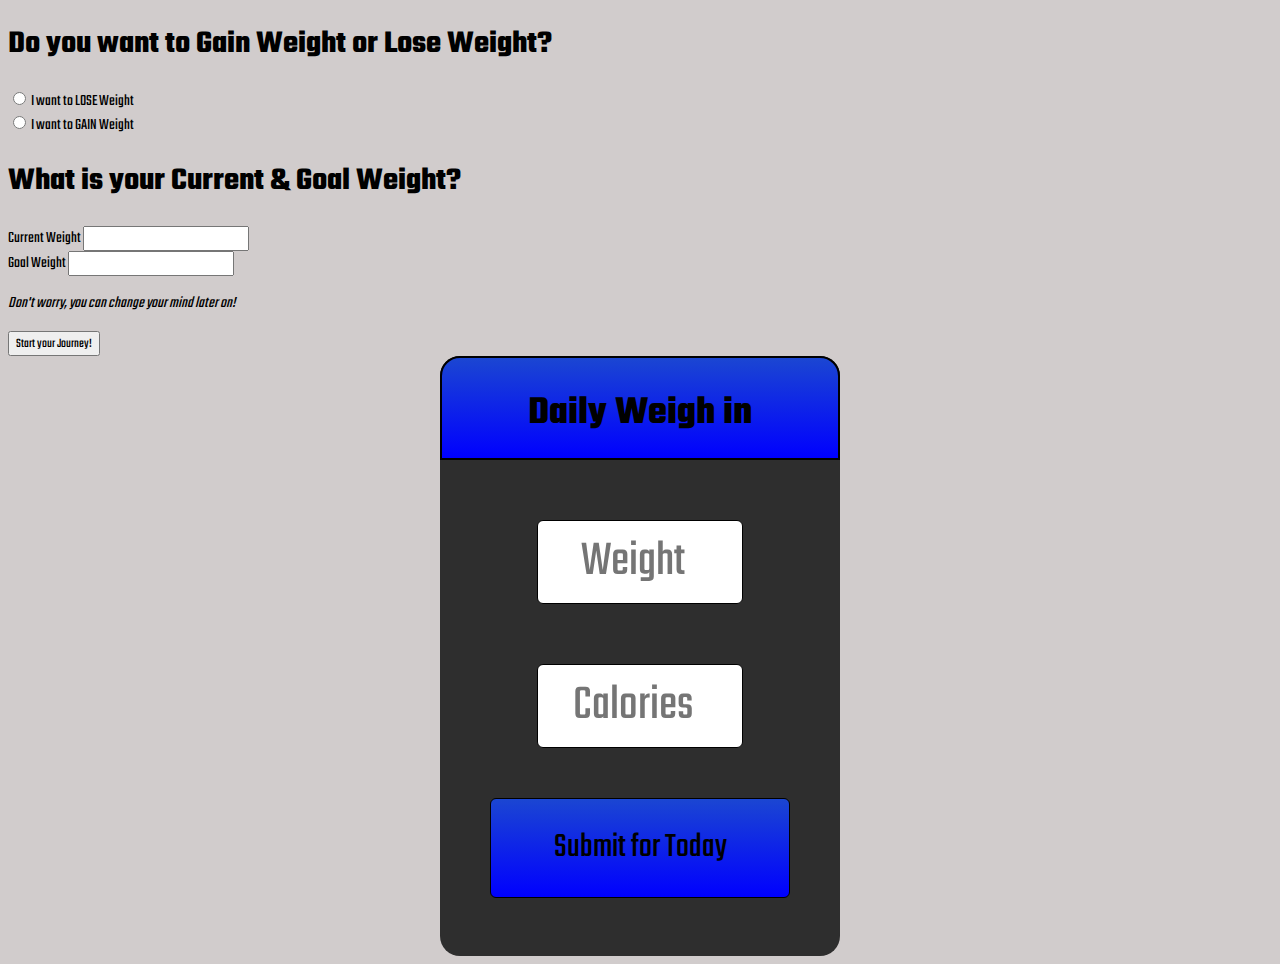
==== Weight Tracker/main.html @ 2284790c "Update main.html" ====
<!DOCTYPE html>
<html lang="en">
<head>
    <meta charset="UTF-8">
    <meta name="viewport" content="width=device-width, initial-scale=1.0">
    <title>Weight Tracker</title>
    <link rel="stylesheet" href="weight.css">
        <link rel="preconnect" href="https://fonts.googleapis.com">
        <link rel="preconnect" href="https://fonts.gstatic.com" crossorigin>
        <link href="https://fonts.googleapis.com/css2?family=Teko:wght@300..700&display=swap" rel="stylesheet">
</head>
<body>

<!-- FIRST CARD -->

    <div class="welcomeCard" id="welcomeCard">
        <div class="welcomeHeader">
            <h1>Do you want to Gain Weight or Lose Weight?</h1>
        </div>
        <div class="goalChoice">
            <div class="weightloss">
                <input type="radio" name="goal" id="lossradio">
                <label for="weightloss">I want to <span class="underline">LOSE</span> Weight</label>
            </div>
            <div class="weightgain">
                <input type="radio" name="goal" id="gainradio">
                <label for="weightgain">I want to <span class="underline">GAIN</span> Weight</label>
            </div>
        </div>
    </div>

<!-- SECOND CARD -->

    <div class="goalsetcard" id="goalsetcard">
        <div class="goalHeader">
            <h1>What is your Current & Goal Weight?</h1>
        </div>
        <div class="weightgoals">
            <div class="start">
                <label for="starting">Current Weight</label>
                <input type="number" name="starting" id="startinginput">
            </div>
            <div class="goal">
                <label for="end">Goal Weight</label>
                <input type="number" name="end" id="goalinput">
            </div>
        </div>
        <div class="notice">
            <p><em>Don't worry, you can change your mind later on!</em></p>
        </div>
        <div>
            <button id="goalsetbtn">Start your Journey!</button>
        </div>
    </div>

<!-- THIRD CARD -->

    <div class="card" id="card">
        <div class="header">
            <h1>Daily Weigh in</h1>
        </div>
        <div class="weight">
            <div class="weightbtn">
                <input type="number" id="weightButton" placeholder="Weight">
            </div>
        </div>
        <div class="calories">
            <div class="caloriesbtn">
                <input type="number" id="caloriesButton" placeholder="Calories">
            </div>
        </div>
        <div class="submit">
            <button id="Submit">Submit for Today</button>
    </div>
</body>
<script src="weight.js"></script>
</html>

</html>
---- Weight Tracker/weight.css ----
* {
    font-family: Teko;
}
body {
    background-color: rgb(209, 204, 204);
}
.card{
    background-color: rgb(46, 46, 46);
    color: white;
    width: 400px;
    border-radius: 20px;
    height: 600px;
    text-align: center;
    margin: 0 auto;
}
.header{
    background: linear-gradient(rgb(27, 70, 210),blue);
    color: black;
    height: 90px;
    border-top-left-radius: 20px;
    border-top-right-radius: 20px;
    border: 2px solid black;
    padding-bottom: 10px;
}
.header h1{
    font-size: 40px;
    font-weight: 700;   
}
#weightButton {
   height: 80px;
   width: 200px;
   font-size: 50px;
   text-align: center;
   border-radius: 6px;
   border: 1px solid black;
   margin-top: 60px;
}
#caloriesButton {
    height: 80px;
    width: 200px;
    font-size: 50px;
    text-align: center;
    border-radius: 6px;
    border: 1px solid black;
    margin-top: 60px;
}
#Submit {
    cursor: pointer;
    margin-top: 50px;
    height: 100px;
    width: 300px;
    border-radius: 6px;
    border: 1px solid black;
    font-size: 35px;
    background: linear-gradient(rgb(27, 70, 210),blue);
}
#Submit:hover {
    background: black;
    color: white;
}
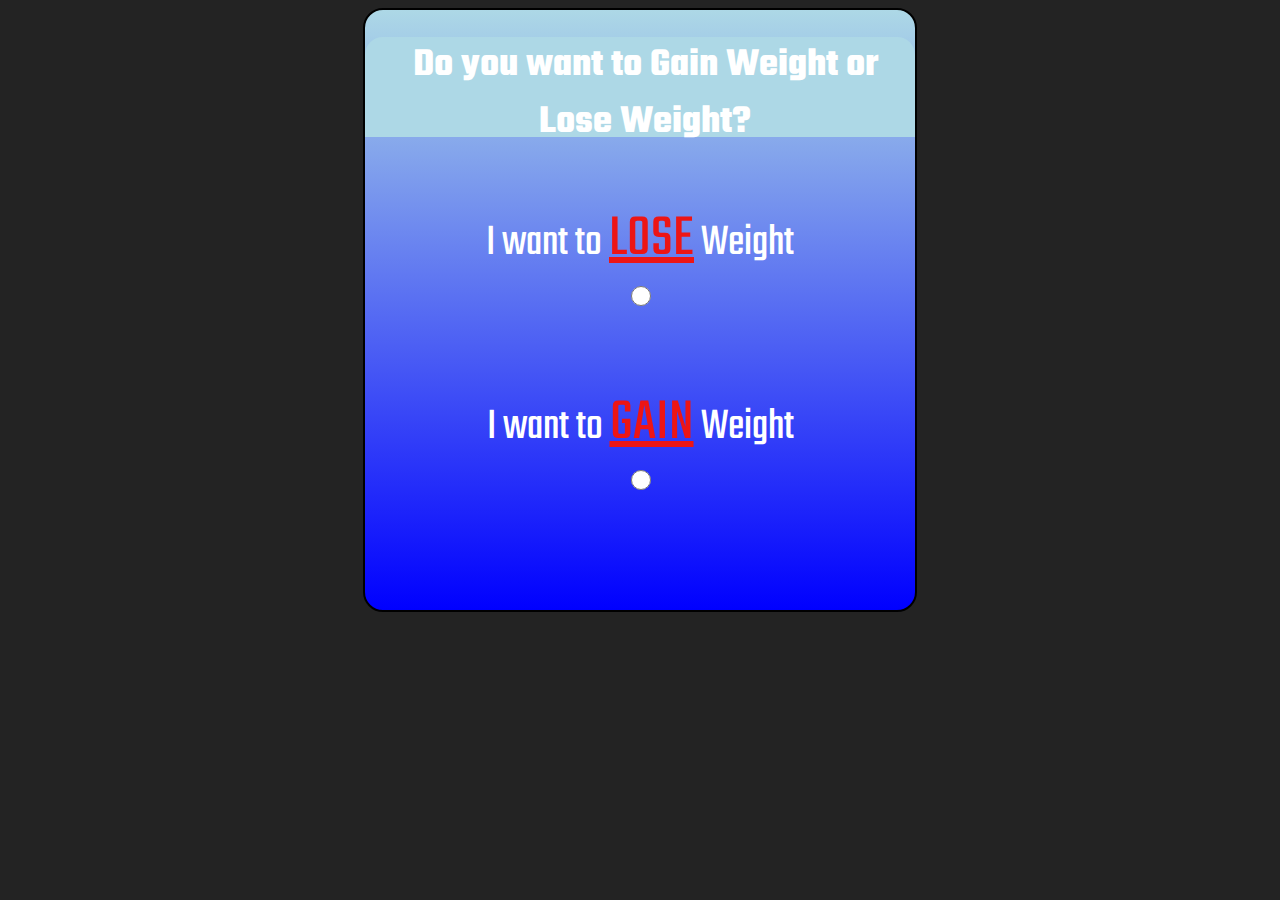
==== commit ac987bcd: "Update main.html" ====
--- a/Weight Tracker/main.html
+++ b/Weight Tracker/main.html
@@ -72,8 +72,35 @@
         <div class="submit">
             <button id="Submit">Submit for Today</button>
     </div>
+    </div>
+
+<!-- FOURTH CARD -->
+
+    <div class="statcard" id="statcard">
+        <div class="header">
+            <h1>Progress</h1>
+        </div>
+    <div class="progressbar">
+        <div class="outer">
+            <div class="inner">
+                <div class="progress" id="progress"></div>
+            </div>
+        </div>
+        <svg xmlns="http://www.w3.org/2000/svg" version="1.1" width="160px" height="160px">
+                <defs>
+                <linearGradient id="GradientColor">
+                    <stop offset="0%" stop-color="#e91e63" />
+                    <stop offset="100%" stop-color="#673ab7" />
+                </linearGradient>
+                </defs>
+                <circle cx="80" cy="80" r="70" stroke-linecap="round" />
+        </svg>
+    </div>
+    <div class="goalweightdisplay">
+        <h2 id="goalweightdisplay">Goal Weight: 30kg</h2>
+    </div>
+    </div>
+
 </body>
 <script src="weight.js"></script>
 </html>
-
-</html>
--- a/Weight Tracker/weight.css
+++ b/Weight Tracker/weight.css
@@ -2,59 +2,209 @@
     font-family: Teko;
 }
 body {
-    background-color: rgb(209, 204, 204);
-}
-.card{
-    background-color: rgb(46, 46, 46);
-    color: white;
-    width: 400px;
+    background-color: rgb(35, 35, 35);
+}
+input[type='number'] {
+    -moz-appearance: textfield;
+}
+input[type='number']::-webkit-outer-spin-button,
+input[type='number']::-webkit-inner-spin-button{
+    -webkit-appearance: none;
+    margin: 0;
+}
+
+/* FIRST CARD */
+
+.welcomeCard{
+    background: linear-gradient(lightblue, blue);
+    color: white;
+    width: 550px;
     border-radius: 20px;
     height: 600px;
     text-align: center;
     margin: 0 auto;
+    border: 2px solid black;
+}
+.welcomeHeader{
+    background: linear-gradient(lightblue);
+    color: rgb(255, 255, 255);
+    height: 90px;
+    border-top-left-radius: 18px;
+    border-top-right-radius: 18px;
+    padding-bottom: 10px;
+    font-size: 20px;
+    font-weight: 700;
+    padding-left: 10px;
+}
+.weightloss{
+    display: flex;
+    flex-direction: column-reverse;
+    font-size: 45px;
+    margin-top: 60px;
+    padding-bottom: 75px;
+    align-items: center;
+}
+.weightgain{
+    font-size: 45px;
+    display: flex;
+    flex-direction: column-reverse;
+    align-items: center;
+}
+input[type="radio"] {
+    width: 20px; 
+    height: 20px;
+}
+
+/* SECOND CARD */
+
+.goalsetcard {
+    background: linear-gradient(lightblue, blue);
+    color: white;
+    width: 550px;
+    border-radius: 20px;
+    height: 600px;
+    text-align: center;
+    margin: 0 auto;
+    border: 2px solid black;
+    justify-content: center;
+}
+
+.goalHeader {
+    background: linear-gradient(lightblue);
+    color: rgb(255, 255, 255);
+    height: 90px;
+    border-top-left-radius: 18px;
+    border-top-right-radius: 18px;
+    padding-bottom: 10px;
+    font-size: 23px;
+    font-weight: 700;
+}
+.weightgoals {
+    margin-top: 90px;
+    font-size: 50px;
+    display: flex;
+    flex-direction:row;
+    align-items: flex-start;
+}
+.notice {
+    margin-top: 30px;
+    margin-bottom: 40px;
+    font-size: 20px;
+}
+.weightgoals input{
+    height: 55px;
+    width: 200px;
+    font-size: 40px;
+    text-align: center;
+}
+#goalsetbtn{
+    font-family:'Times New Roman', Times, serif;
+    cursor: pointer;
+    height: 100px;
+    width: 300px;
+    border-radius: 50px;
+    border: 1px solid rgb(0, 0, 0);
+    font-size: 30px;
+    font-weight: bolder;
+    background: rgb(255, 255, 255);
+    color: rgb(31, 31, 31);
+}
+#goalsetbtn:hover{
+    background: black;
+    color: white;
+}
+
+/* THIRD CARD */
+
+.card{
+    background: linear-gradient(lightblue, blue);
+    color: white;
+    width: 550px;
+    border-radius: 20px;
+    height: 600px;
+    text-align: center;
+    margin: 0 auto;
+    border: 2px solid black;
 }
 .header{
-    background: linear-gradient(rgb(27, 70, 210),blue);
-    color: black;
+    background: linear-gradient(lightblue);
+    color: rgb(255, 255, 255);
     height: 90px;
-    border-top-left-radius: 20px;
-    border-top-right-radius: 20px;
-    border: 2px solid black;
+    border-top-left-radius: 18px;
+    border-top-right-radius: 18px;
     padding-bottom: 10px;
 }
 .header h1{
-    font-size: 40px;
+    font-size: 60px;
     font-weight: 700;   
 }
 #weightButton {
-   height: 80px;
-   width: 200px;
+   height: 85px;
+   width: 400px;
    font-size: 50px;
    text-align: center;
-   border-radius: 6px;
+   border-radius: 25px;
    border: 1px solid black;
-   margin-top: 60px;
+   margin-top: 40px;
 }
 #caloriesButton {
-    height: 80px;
-    width: 200px;
+    height: 85px;
+    width: 400px;
     font-size: 50px;
     text-align: center;
-    border-radius: 6px;
+    border-radius: 25px;
     border: 1px solid black;
-    margin-top: 60px;
+    margin-top: 50px;
 }
 #Submit {
+    font-family:'Times New Roman', Times, serif;
     cursor: pointer;
     margin-top: 50px;
     height: 100px;
     width: 300px;
-    border-radius: 6px;
-    border: 1px solid black;
-    font-size: 35px;
-    background: linear-gradient(rgb(27, 70, 210),blue);
+    border-radius: 50px;
+    border: 1px solid rgb(0, 0, 0);
+    font-size: 30px;
+    font-weight: bolder;
+    background: rgb(255, 255, 255);
+    color: rgb(31, 31, 31);
 }
 #Submit:hover {
     background: black;
     color: white;
 }
+
+/* ANIMATIONS & CLASSES */
+
+.shake {
+    animation: shake 0.5s ease-in-out;
+}
+.invalid {
+    border: 4px solid red !important;
+}
+
+@keyframes shake {
+    0% {
+        transform: translateX(0);
+    }
+    25% {
+        transform: translateX(-5px);
+    }
+    50% {
+        transform: translateX(5px);
+    }
+    75% {
+        transform: translateX(-5px);
+    }
+    100% {
+        transform: translateX(0);
+    }
+}
+.hidden {
+    display: none;
+}
+.underline {
+    text-decoration: underline;
+    color: rgb(237, 21, 21);
+    font-size: 60px;
+}
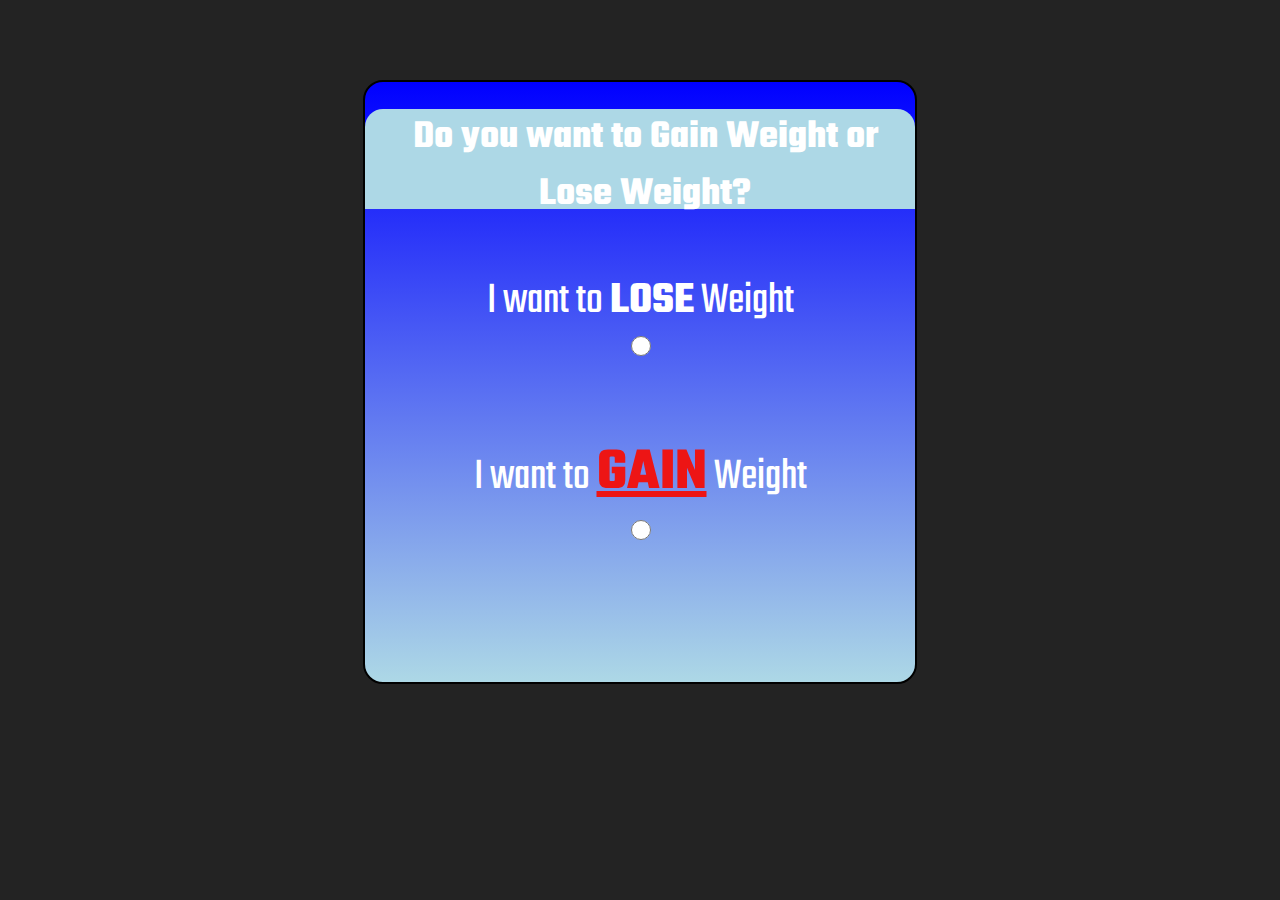
==== commit ae20eded: "Update main.html" ====
--- a/Weight Tracker/main.html
+++ b/Weight Tracker/main.html
@@ -20,11 +20,11 @@
         <div class="goalChoice">
             <div class="weightloss">
                 <input type="radio" name="goal" id="lossradio">
-                <label for="weightloss">I want to <span class="underline">LOSE</span> Weight</label>
+                <label for="lossradio">I want to <span class="underlinered"><strong>LOSE</strong></span> Weight</label>
             </div>
             <div class="weightgain">
                 <input type="radio" name="goal" id="gainradio">
-                <label for="weightgain">I want to <span class="underline">GAIN</span> Weight</label>
+                <label for="gainradio">I want to <span class="underline"><strong>GAIN</strong></span> Weight</label>
             </div>
         </div>
     </div>
--- a/Weight Tracker/weight.css
+++ b/Weight Tracker/weight.css
@@ -16,13 +16,13 @@
 /* FIRST CARD */
 
 .welcomeCard{
-    background: linear-gradient(lightblue, blue);
-    color: white;
-    width: 550px;
-    border-radius: 20px;
-    height: 600px;
-    text-align: center;
-    margin: 0 auto;
+    background: linear-gradient(blue, lightblue);
+    color: white;
+    width: 550px;
+    border-radius: 20px;
+    height: 600px;
+    text-align: center;
+    margin: 80px auto;
     border: 2px solid black;
 }
 .welcomeHeader{
@@ -58,13 +58,13 @@
 /* SECOND CARD */
 
 .goalsetcard {
-    background: linear-gradient(lightblue, blue);
-    color: white;
-    width: 550px;
-    border-radius: 20px;
-    height: 600px;
-    text-align: center;
-    margin: 0 auto;
+    background: linear-gradient(blue, lightblue);
+    color: white;
+    width: 550px;
+    border-radius: 20px;
+    height: 600px;
+    text-align: center;
+    margin: 80px auto;    
     border: 2px solid black;
     justify-content: center;
 }
@@ -117,13 +117,13 @@
 /* THIRD CARD */
 
 .card{
-    background: linear-gradient(lightblue, blue);
-    color: white;
-    width: 550px;
-    border-radius: 20px;
-    height: 600px;
-    text-align: center;
-    margin: 0 auto;
+    background: linear-gradient(blue, lightblue);
+    color: white;
+    width: 550px;
+    border-radius: 20px;
+    height: 600px;
+    text-align: center;
+    margin: 80px auto;    
     border: 2px solid black;
 }
 .header{
@@ -174,6 +174,70 @@
     color: white;
 }
 
+/* FOURTH CARD */
+
+.statcard {
+    background: linear-gradient(blue, lightblue);
+    color: white;
+    width: 550px;
+    border-radius: 20px;
+    height: 600px;
+    text-align: center;
+    margin: 80px auto;    
+    border: 2px solid black;
+}
+.statcard h1 {
+    font-size: 50px;
+}
+.progressbar {
+    width: 160px;
+    height: 160px;
+    position: relative;
+    margin: 120px auto;
+}
+.outer {
+    height: 120px;
+    width: 120px;
+    border-radius: 50%;
+    background: white;
+    padding: 20px;
+    box-shadow: 6px 6px 10px -1px rgba(0, 0, 0, .15),
+                -6px -6px 10px -1px rgba(255, 255, 255, .7)
+}
+.inner {
+    height: 120px;
+    width:120px;
+    border-radius: 50%;
+    display: flex;
+    align-items: center;
+    justify-content: center;
+    box-shadow: inset 4px 4px 6px -1px rgba(0, 0, 0, .2),
+                inset -4px -4px 6px -1px rgba(255, 255, 255, .7),
+                -.5px -.5px 0px rgba(255, 255, 255, 1),
+                .5px .5px 0px rgba(0, 0, 0, .15),
+                0px 12px 10px -10px rgba(0, 0, 0, .05);
+}
+#progress {
+    font-weight: 600;
+    color: #555;
+}
+circle {
+    fill: none;
+    stroke: url(#GradientColor);
+    stroke-width: 20px;
+    stroke-dasharray: 472;
+    stroke-dashoffset: 472;
+    animation: progressanim 2s linear forwards;
+}
+svg{
+    position: absolute;
+    top: 0;
+    left: 0;
+}
+.goalweightdisplay {
+    font-size: 25px;
+}
+
 /* ANIMATIONS & CLASSES */
 
 .shake {
@@ -182,7 +246,11 @@
 .invalid {
     border: 4px solid red !important;
 }
-
+@keyframes progressanim {
+    100% {
+        stroke-dashoffset: 165.5;
+    }
+}
 @keyframes shake {
     0% {
         transform: translateX(0);
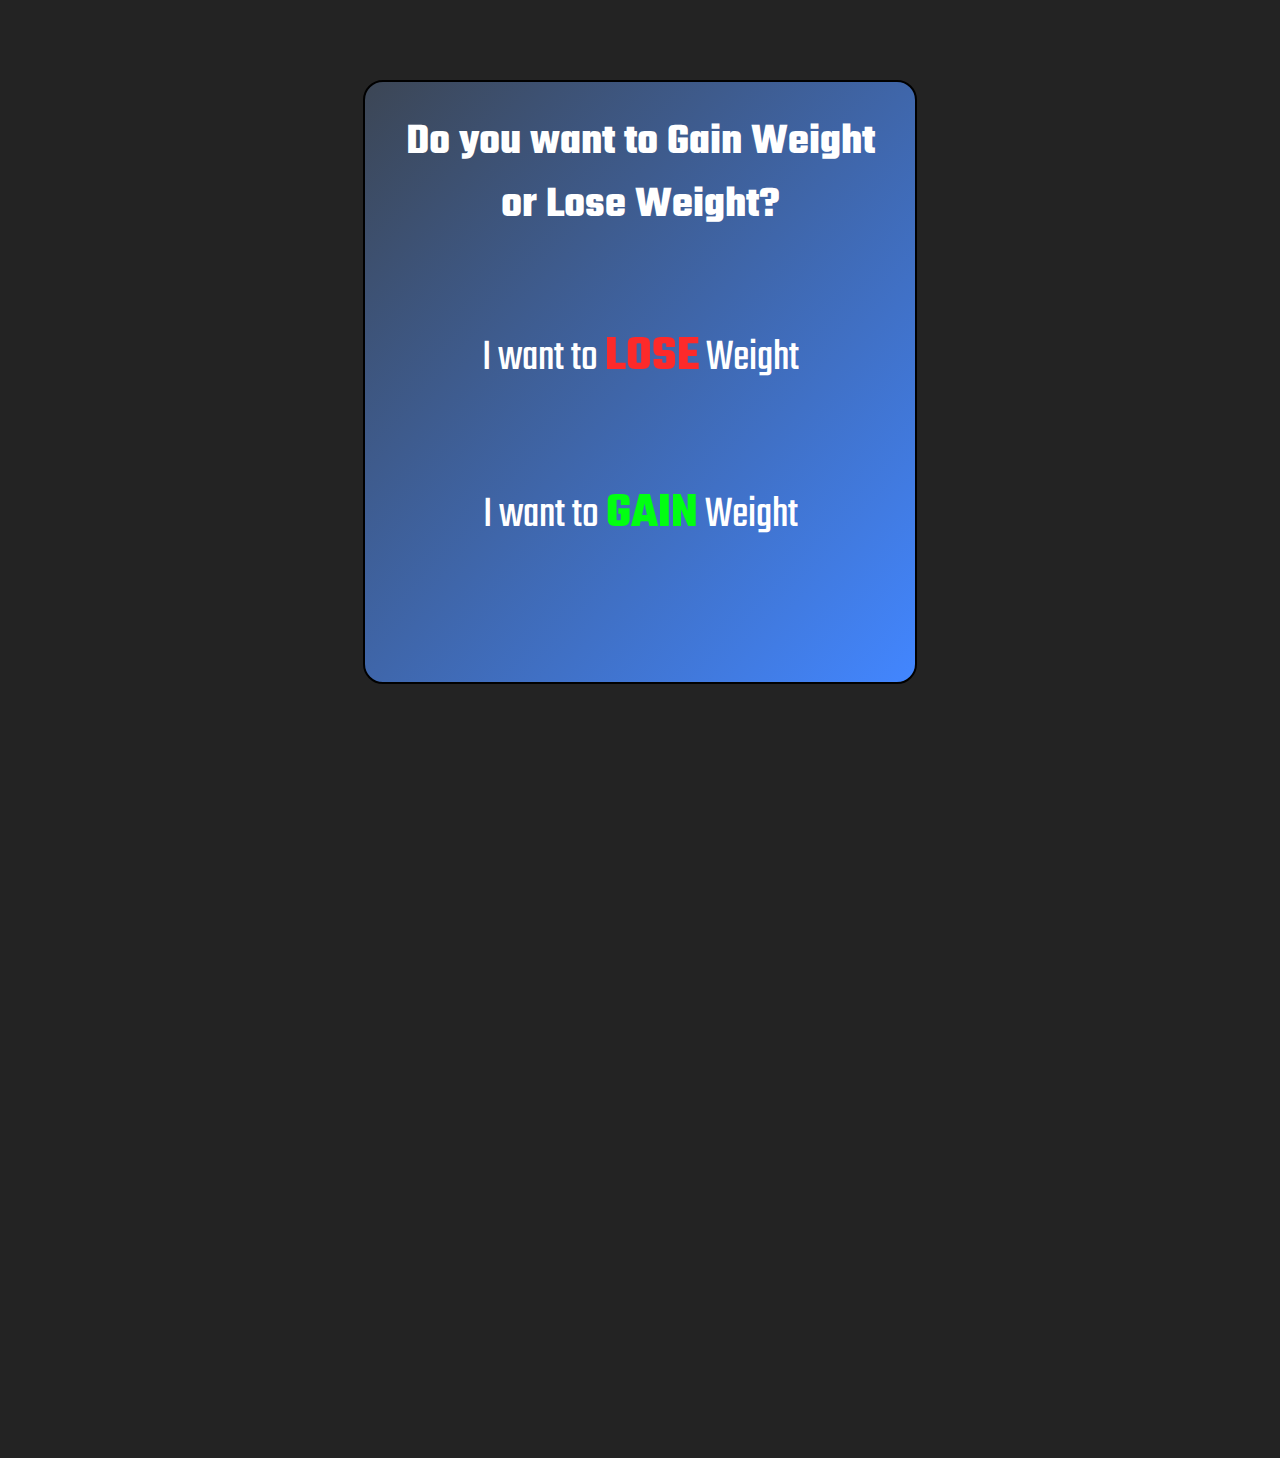
==== commit a5a907a6: "Update main.html" ====
--- a/Weight Tracker/main.html
+++ b/Weight Tracker/main.html
@@ -37,16 +37,15 @@
         </div>
         <div class="weightgoals">
             <div class="start">
-                <label for="starting">Current Weight</label>
-                <input type="number" name="starting" id="startinginput">
+                <input type="number" name="starting" id="startinginput"
+                placeholder="Current Weight">
             </div>
             <div class="goal">
-                <label for="end">Goal Weight</label>
-                <input type="number" name="end" id="goalinput">
+                <input type="number" name="end" id="goalinput" placeholder="Goal Weight">
             </div>
         </div>
         <div class="notice">
-            <p><em>Don't worry, you can change your mind later on!</em></p>
+            <p><u><em>Don't worry, you can change your mind later on!</em></u></p>
         </div>
         <div>
             <button id="goalsetbtn">Start your Journey!</button>
@@ -80,25 +79,34 @@
         <div class="header">
             <h1>Progress</h1>
         </div>
-    <div class="progressbar">
-        <div class="outer">
-            <div class="inner">
-                <div class="progress" id="progress"></div>
+        <div class="startweightdisplay">
+            <h2 id="startweightdisplay"></h2>
+        </div>
+        <div class="goalweightdisplay">
+            <h2 id="goalweightdisplay"></h2>
+        </div>
+        <div class="progressbar">
+            <div class="outer">
+                <div class="inner">
+                    <div class="progress" id="progress"></div>
+                </div>
             </div>
+            <svg xmlns="http://www.w3.org/2000/svg" version="1.1" width="160px" height="160px">
+                    <defs>
+                    <linearGradient id="GradientColor">
+                        <stop offset="0%" stop-color="#e91e63" />
+                        <stop offset="100%" stop-color="#673ab7" />
+                    </linearGradient>
+                    </defs>
+                    <circle id= 'circle' cx="80" cy="80" r="70" stroke-linecap="round" />
+            </svg>
         </div>
-        <svg xmlns="http://www.w3.org/2000/svg" version="1.1" width="160px" height="160px">
-                <defs>
-                <linearGradient id="GradientColor">
-                    <stop offset="0%" stop-color="#e91e63" />
-                    <stop offset="100%" stop-color="#673ab7" />
-                </linearGradient>
-                </defs>
-                <circle cx="80" cy="80" r="70" stroke-linecap="round" />
-        </svg>
-    </div>
-    <div class="goalweightdisplay">
-        <h2 id="goalweightdisplay">Goal Weight: 30kg</h2>
-    </div>
+        <div class="maintenancecalories">
+            <div class="warning">
+                <h4>(Do Not Exceed Limit for Weight Loss)</h4>
+            </div>
+            <h2 id="maintenancecalories">Caloric Limit: 2000kcal</h2>
+        </div>
     </div>
 
 </body>
--- a/Weight Tracker/weight.css
+++ b/Weight Tracker/weight.css
@@ -5,18 +5,24 @@
     background-color: rgb(35, 35, 35);
 }
 input[type='number'] {
-    -moz-appearance: textfield;
+    appearance: textfield;
 }
 input[type='number']::-webkit-outer-spin-button,
 input[type='number']::-webkit-inner-spin-button{
     -webkit-appearance: none;
     margin: 0;
 }
+input[type = 'radio']{
+    display: none;
+}
+.goalChoice label{
+    cursor: pointer;
+}
 
 /* FIRST CARD */
 
 .welcomeCard{
-    background: linear-gradient(blue, lightblue);
+    background: linear-gradient(to bottom right, #3C4655, #4286ff);
     color: white;
     width: 550px;
     border-radius: 20px;
@@ -26,39 +32,75 @@
     border: 2px solid black;
 }
 .welcomeHeader{
-    background: linear-gradient(lightblue);
     color: rgb(255, 255, 255);
-    height: 90px;
+    height: 100px;
     border-top-left-radius: 18px;
     border-top-right-radius: 18px;
     padding-bottom: 10px;
-    font-size: 20px;
+    font-size: 22px;
     font-weight: 700;
-    padding-left: 10px;
+    margin-left: 30px;
+    margin-right: 30px;
+    position: flex;
 }
 .weightloss{
+    position: relative;
     display: flex;
     flex-direction: column-reverse;
     font-size: 45px;
-    margin-top: 60px;
-    padding-bottom: 75px;
+    margin-top: 100px;
+    padding-bottom: 5px;
     align-items: center;
+    margin-bottom: 20px;
+    transition: transform 1s;
 }
 .weightgain{
+    position: relative;
+    margin-top: 80px;
     font-size: 45px;
     display: flex;
     flex-direction: column-reverse;
     align-items: center;
-}
-input[type="radio"] {
-    width: 20px; 
-    height: 20px;
+    transition: transform 1s;
+}
+.weightloss:hover {
+    transform: translateY(-5px);
+    transition: transform .3s;
+
+}
+.weightgain:hover {
+    transform: translateY(-5px);
+    transition: all .3s;
+}
+.weightgain::after {
+    content: "";
+    position: absolute;
+    background-color: rgb(1, 255, 17);
+    width: 0;
+    height: 3px;
+    bottom: 13px;
+    transition: all .3s;
+}
+.weightgain:hover::after{
+    width: 60%;
+}
+.weightloss::after {
+    content: "";
+    position: absolute;
+    background-color: rgb(253, 42, 42);
+    width: 0;
+    height: 3px;
+    bottom: 17px;
+    transition: all .3s;
+}
+.weightloss:hover::after{
+    width: 60%;
 }
 
 /* SECOND CARD */
 
 .goalsetcard {
-    background: linear-gradient(blue, lightblue);
+    background: linear-gradient(to bottom right, #3C4655, #4286ff);
     color: white;
     width: 550px;
     border-radius: 20px;
@@ -70,7 +112,6 @@
 }
 
 .goalHeader {
-    background: linear-gradient(lightblue);
     color: rgb(255, 255, 255);
     height: 90px;
     border-top-left-radius: 18px;
@@ -108,8 +149,11 @@
     font-weight: bolder;
     background: rgb(255, 255, 255);
     color: rgb(31, 31, 31);
+    transition: background-color 0.3s, color 0.3s, transform 0.3s;
+
 }
 #goalsetbtn:hover{
+    transform: translateY(3px);
     background: black;
     color: white;
 }
@@ -117,7 +161,7 @@
 /* THIRD CARD */
 
 .card{
-    background: linear-gradient(blue, lightblue);
+    background: linear-gradient(to bottom right, #3C4655, #4286ff);
     color: white;
     width: 550px;
     border-radius: 20px;
@@ -158,7 +202,6 @@
 }
 #Submit {
     font-family:'Times New Roman', Times, serif;
-    cursor: pointer;
     margin-top: 50px;
     height: 100px;
     width: 300px;
@@ -168,8 +211,11 @@
     font-weight: bolder;
     background: rgb(255, 255, 255);
     color: rgb(31, 31, 31);
+    cursor: pointer;
+    transition: background-color 0.3s, color 0.3s, transform 0.3s;
 }
 #Submit:hover {
+    transform: translateY(3px);
     background: black;
     color: white;
 }
@@ -177,7 +223,7 @@
 /* FOURTH CARD */
 
 .statcard {
-    background: linear-gradient(blue, lightblue);
+    background: linear-gradient(to bottom right, #3C4655, #4286ff);
     color: white;
     width: 550px;
     border-radius: 20px;
@@ -269,10 +315,15 @@
     }
 }
 .hidden {
-    display: none;
+    opacity: 0%;
+    position:absolute;
+    pointer-events: none;
 }
 .underline {
-    text-decoration: underline;
-    color: rgb(237, 21, 21);
-    font-size: 60px;
-}
+    color: rgb(1, 255, 17);
+    font-size: 50px;
+}
+.underlinered {
+    color: rgb(253, 42, 42);
+    font-size: 50px;
+}
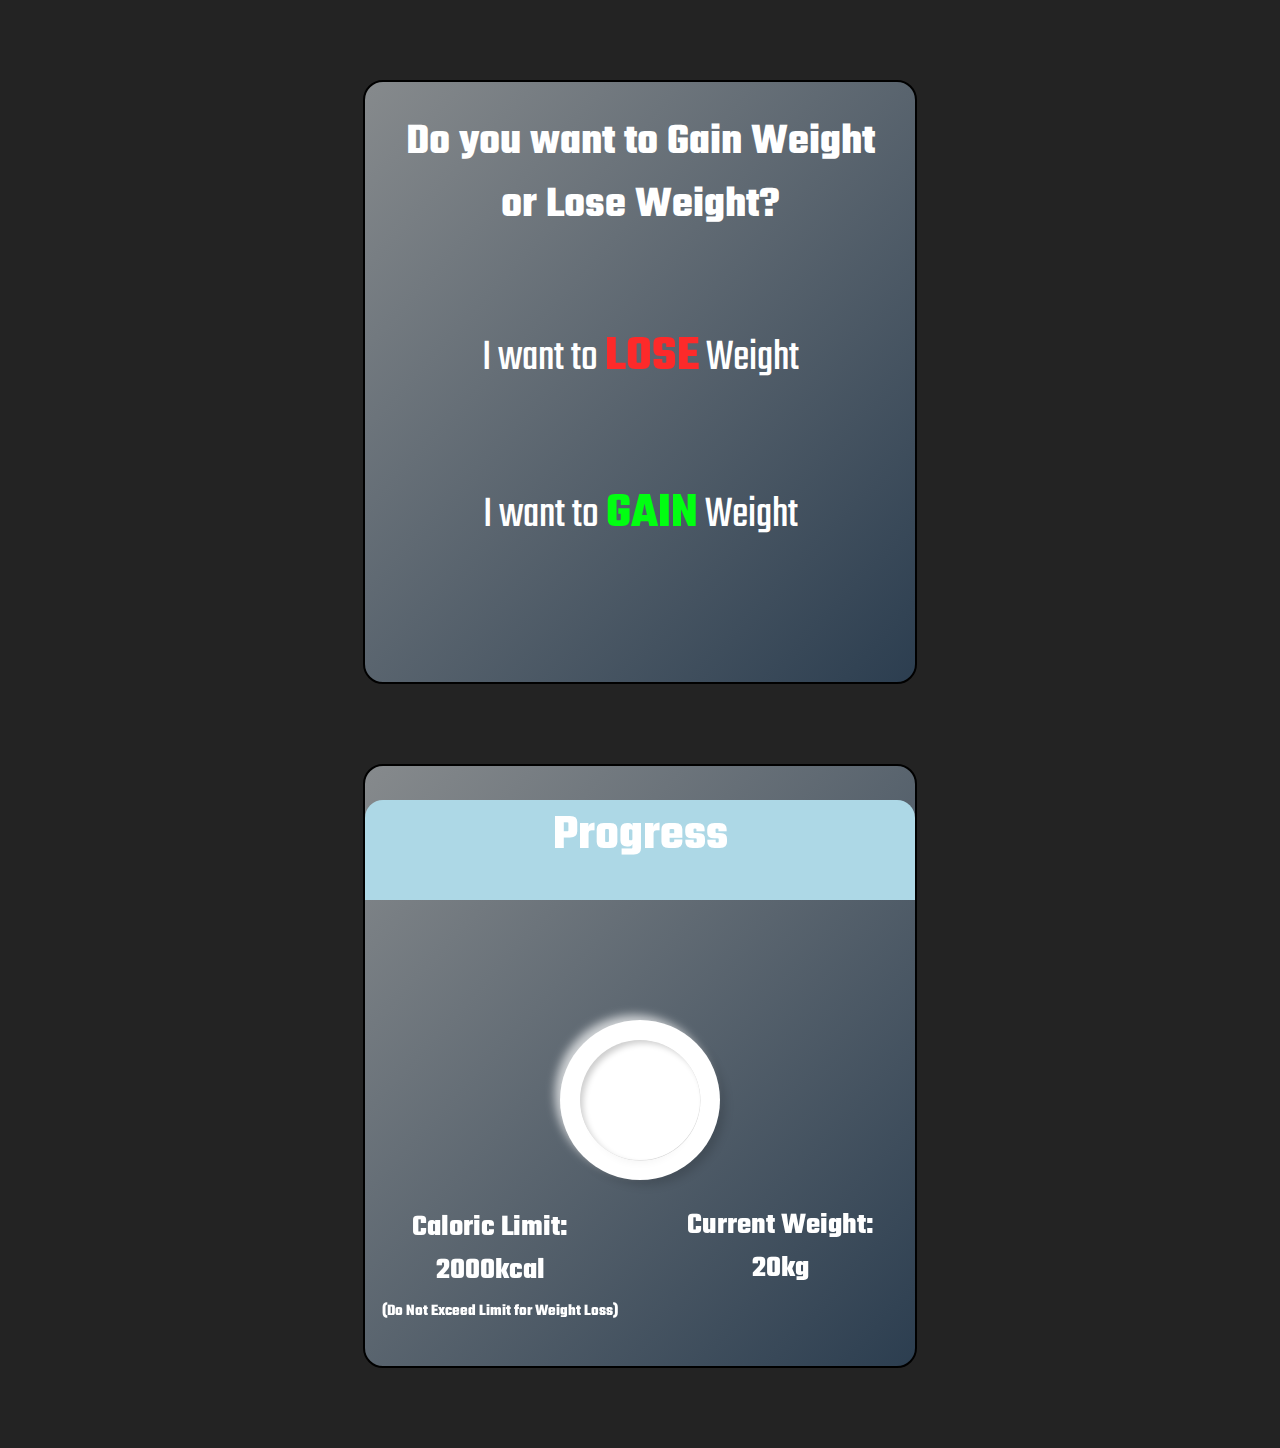
==== commit 5e0a58ca: "Update main.html" ====
--- a/Weight Tracker/main.html
+++ b/Weight Tracker/main.html
@@ -101,6 +101,9 @@
                     <circle id= 'circle' cx="80" cy="80" r="70" stroke-linecap="round" />
             </svg>
         </div>
+        <div class="currentWeight">
+            <h2 id="currentWeight">Current Weight: 20kg</h2>
+        </div>
         <div class="maintenancecalories">
             <div class="warning">
                 <h4>(Do Not Exceed Limit for Weight Loss)</h4>
--- a/Weight Tracker/weight.css
+++ b/Weight Tracker/weight.css
@@ -22,7 +22,7 @@
 /* FIRST CARD */
 
 .welcomeCard{
-    background: linear-gradient(to bottom right, #3C4655, #4286ff);
+    background: linear-gradient(to bottom right, #bdc3c7a4, #2c3e50);
     color: white;
     width: 550px;
     border-radius: 20px;
@@ -52,7 +52,7 @@
     padding-bottom: 5px;
     align-items: center;
     margin-bottom: 20px;
-    transition: transform 1s;
+    transition: transform .3s;
 }
 .weightgain{
     position: relative;
@@ -61,7 +61,7 @@
     display: flex;
     flex-direction: column-reverse;
     align-items: center;
-    transition: transform 1s;
+    transition: transform .3s;
 }
 .weightloss:hover {
     transform: translateY(-5px);
@@ -78,7 +78,7 @@
     background-color: rgb(1, 255, 17);
     width: 0;
     height: 3px;
-    bottom: 13px;
+    bottom: 12px;
     transition: all .3s;
 }
 .weightgain:hover::after{
@@ -100,7 +100,7 @@
 /* SECOND CARD */
 
 .goalsetcard {
-    background: linear-gradient(to bottom right, #3C4655, #4286ff);
+    background: linear-gradient(to bottom right, #bdc3c7a4, #2c3e50);
     color: white;
     width: 550px;
     border-radius: 20px;
@@ -121,7 +121,7 @@
     font-weight: 700;
 }
 .weightgoals {
-    margin-top: 90px;
+    margin-top: 60px;
     font-size: 50px;
     display: flex;
     flex-direction:row;
@@ -133,10 +133,14 @@
     font-size: 20px;
 }
 .weightgoals input{
-    height: 55px;
+    height: 65px;
     width: 200px;
     font-size: 40px;
     text-align: center;
+    border-radius: 12%;
+    margin-right: 16px;
+    margin-left: 40px;
+    margin-top: 60px;
 }
 #goalsetbtn{
     font-family:'Times New Roman', Times, serif;
@@ -150,6 +154,7 @@
     background: rgb(255, 255, 255);
     color: rgb(31, 31, 31);
     transition: background-color 0.3s, color 0.3s, transform 0.3s;
+    margin-top: 40px;
 
 }
 #goalsetbtn:hover{
@@ -161,7 +166,7 @@
 /* THIRD CARD */
 
 .card{
-    background: linear-gradient(to bottom right, #3C4655, #4286ff);
+    background: linear-gradient(to bottom right, #bdc3c7a4, #2c3e50);
     color: white;
     width: 550px;
     border-radius: 20px;
@@ -223,7 +228,7 @@
 /* FOURTH CARD */
 
 .statcard {
-    background: linear-gradient(to bottom right, #3C4655, #4286ff);
+    background: linear-gradient(to bottom right, #bdc3c7a4, #2c3e50);
     color: white;
     width: 550px;
     border-radius: 20px;
@@ -265,7 +270,8 @@
 }
 #progress {
     font-weight: 600;
-    color: #555;
+    color: #232223;
+    font-size: 35px;
 }
 circle {
     fill: none;
@@ -273,15 +279,40 @@
     stroke-width: 20px;
     stroke-dasharray: 472;
     stroke-dashoffset: 472;
-    animation: progressanim 2s linear forwards;
 }
 svg{
     position: absolute;
     top: 0;
     left: 0;
 }
+.startweightdisplay {
+    font-size: 20px;
+    position: absolute;
+    margin-left: 25px;
+    width: 210px;
+}
 .goalweightdisplay {
-    font-size: 25px;
+    font-size: 20px;
+    position: absolute;
+    margin-left: 320px;
+    width: 180px;
+}
+#maintenancecalories {
+    font-size: 30px;
+    position: absolute;
+    margin-left: 25px;
+    width: 200px;
+    transform: translateY(-163px);
+}
+.warning{
+    transform: translate(-140px,-0px);
+}
+.currentWeight {
+    font-size: 20px;
+    position: absolute;
+    margin-left: 320px;
+    width: 190px;
+    transform: translateY(-120px);
 }
 
 /* ANIMATIONS & CLASSES */
@@ -292,11 +323,37 @@
 .invalid {
     border: 4px solid red !important;
 }
+.progressanimation{
+    animation: progressanim 2s linear forwards;
+}
 @keyframes progressanim {
     100% {
-        stroke-dashoffset: 165.5;
-    }
-}
+        stroke-dashoffset: 222.75;
+    }
+}
+/*
+FULL CIRCLE = 36 - EMPTY CIRCLE = 495
+
+----------------------
+FORMEL
+Goal kg - starting kg = total kg needed
+current weight - starting Weight / total kg needed = a
+495 x a = negativeprogress%
+495 - negativeprogress%  = progress%
+-----------------------
+TEST 1
+46kg - 44kg = 2kg
+45kg - 44kg / 2kg = 1kg / 2kg = 0.5
+495 x 0.5 = 247.5
+495 - 247.5 = 247.5
+-----------------------
+TEST 2
+46kg - 44kg = 2kg
+45.3kg - 44kg / 2kg = 1.3kg / 2kg = 0.65%
+
+495 x 0.65 = 321.75
+495 - 321,75 = 173.25
+*/
 @keyframes shake {
     0% {
         transform: translateX(0);
@@ -317,7 +374,15 @@
 .hidden {
     opacity: 0%;
     position:absolute;
+    transform: translateY(80px);
+    transform: translateX(65px);
     pointer-events: none;
+    transition: opacity, translateY .3s;
+}
+.visible {
+    opacity: 100%;
+    transition-delay: .3s;
+    transition: all .3s;
 }
 .underline {
     color: rgb(1, 255, 17);
@@ -327,3 +392,27 @@
     color: rgb(253, 42, 42);
     font-size: 50px;
 }
+.highlightstartkgnumber {
+    font-size: 45px;
+    background: linear-gradient(to bottom right, #ffc5f9, #ee30ff);
+    -webkit-text-fill-color: transparent;
+    background-clip: text;
+}
+.highlightgoalkgnumber {
+    font-size: 45px;
+    background: linear-gradient(to bottom left, #ffc5f9, #ee30ff);
+    -webkit-text-fill-color: transparent;
+    background-clip: text;
+}
+.highlightcurrentkgnumber {
+    font-size: 45px;
+    background: linear-gradient(to top right, #ffc5f9, #ee30ff);
+    -webkit-text-fill-color: transparent;
+    background-clip: text;
+}
+.highlightkcallimitnumber {
+    font-size: 45px;
+    background: linear-gradient(to top left, #ffc5f9, #ee30ff);
+    -webkit-text-fill-color: transparent;
+    background-clip: text;
+}
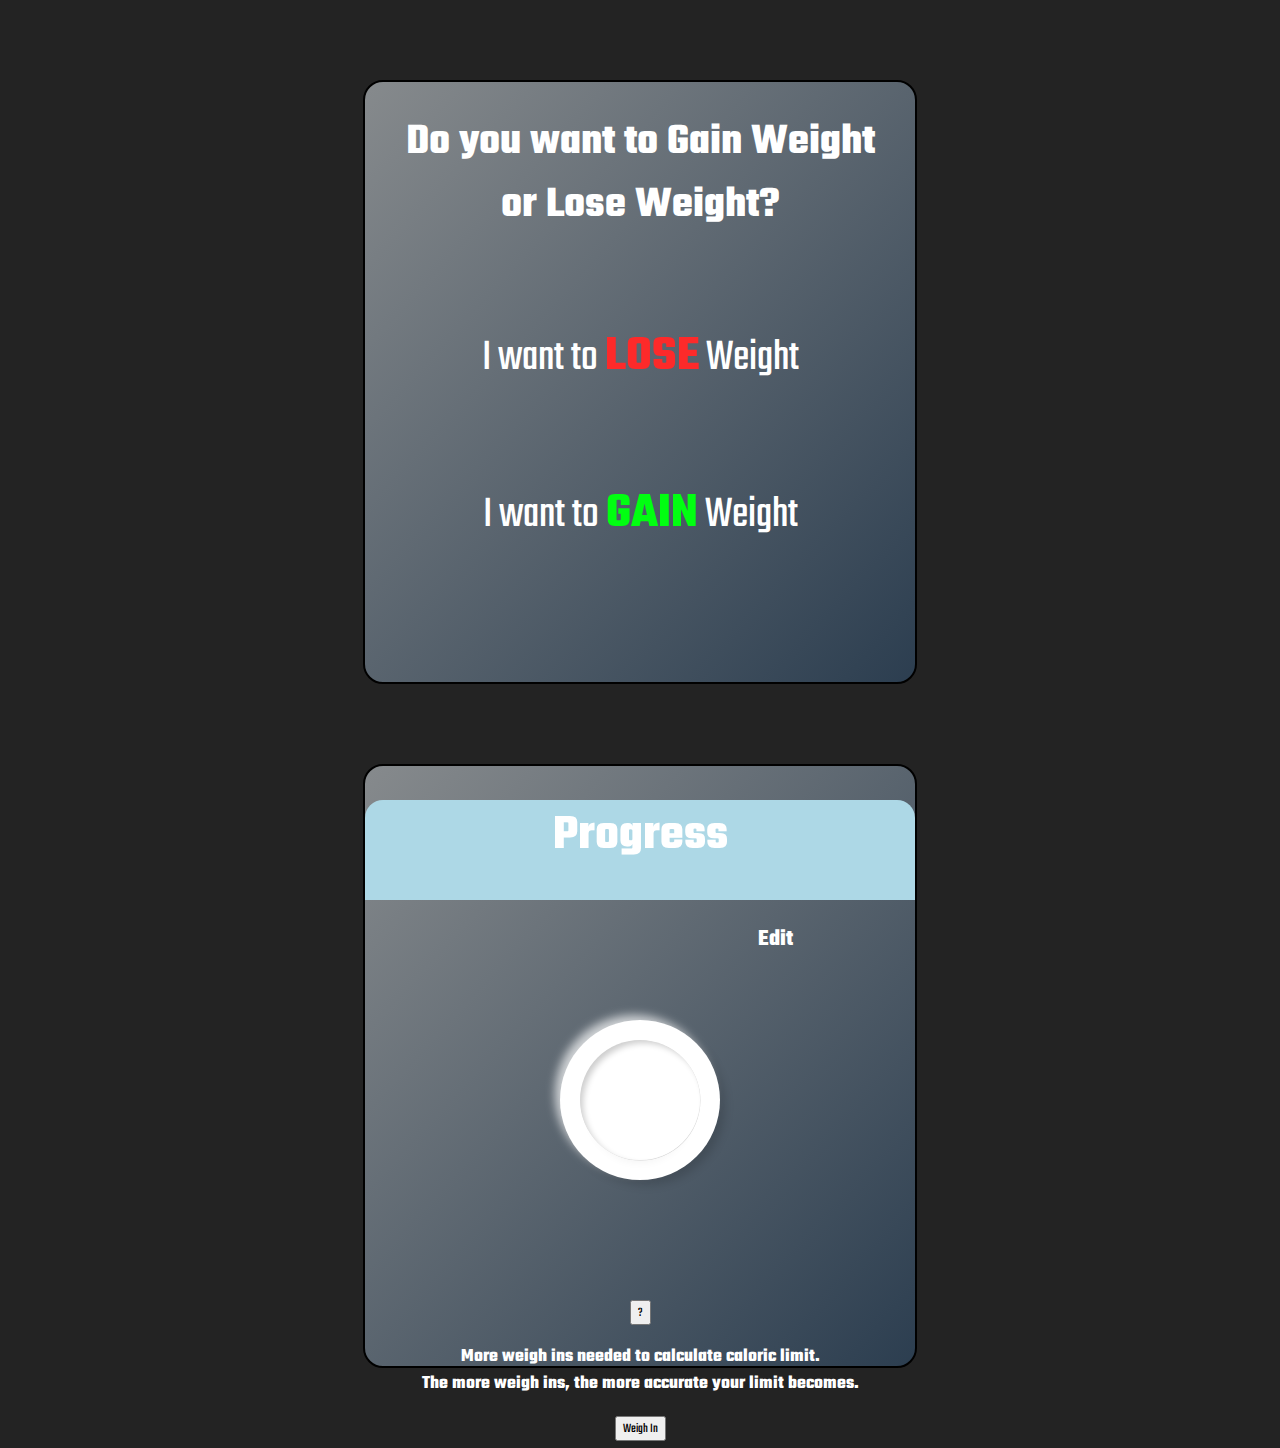
==== commit 3322f24d: "Update main.html" ====
--- a/Weight Tracker/main.html
+++ b/Weight Tracker/main.html
@@ -83,6 +83,10 @@
             <h2 id="startweightdisplay"></h2>
         </div>
         <div class="goalweightdisplay">
+            <div class="pencil" id="pencil"></div>
+            <div class="edit">
+                <h3>Edit</h3>
+            </div>
             <h2 id="goalweightdisplay"></h2>
         </div>
         <div class="progressbar">
@@ -94,21 +98,24 @@
             <svg xmlns="http://www.w3.org/2000/svg" version="1.1" width="160px" height="160px">
                     <defs>
                     <linearGradient id="GradientColor">
-                        <stop offset="0%" stop-color="#e91e63" />
-                        <stop offset="100%" stop-color="#673ab7" />
+                        <stop offset="0%" stop-color="#0087fe" />
+                        <stop offset="100%" stop-color="#1dc7ff" />
                     </linearGradient>
                     </defs>
                     <circle id= 'circle' cx="80" cy="80" r="70" stroke-linecap="round" />
             </svg>
         </div>
         <div class="currentWeight">
-            <h2 id="currentWeight">Current Weight: 20kg</h2>
+            <h2 id="currentWeight"></h2>
         </div>
         <div class="maintenancecalories">
-            <div class="warning">
-                <h4>(Do Not Exceed Limit for Weight Loss)</h4>
-            </div>
-            <h2 id="maintenancecalories">Caloric Limit: 2000kcal</h2>
+            <h2 id="maintenancecalories"></h2>
+            <button id="limitkcalpopupbtn"><span id="popupquestionmark">?</span></button>
+            <h3 id="popupquestionmarktext">More weigh ins needed to calculate caloric limit. <br> The more weigh ins, the more accurate your limit becomes.
+            </h3>
+        </div>
+        <div class="weighinbtn">
+            <button id="weighinbtn">Weigh In</button>
         </div>
     </div>
 
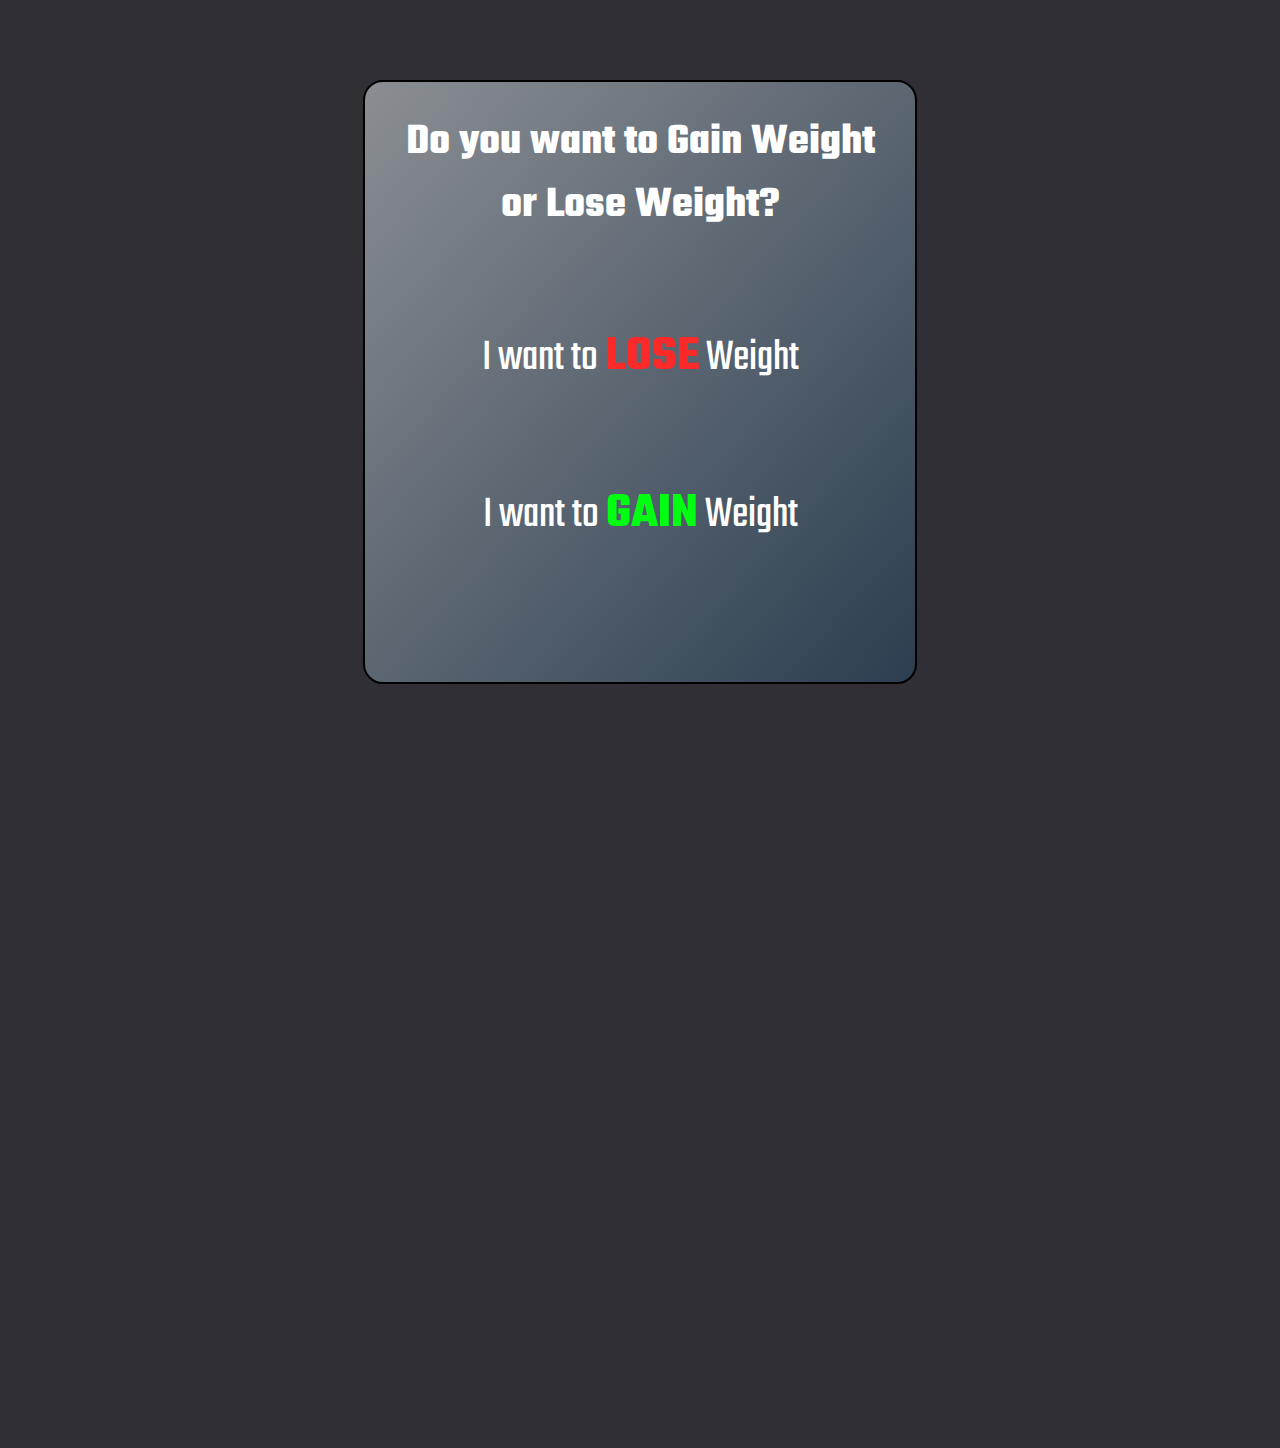
==== commit 1909033f: "Update main.html" ====
--- a/Weight Tracker/main.html
+++ b/Weight Tracker/main.html
@@ -78,6 +78,10 @@
     <div class="statcard" id="statcard">
         <div class="header">
             <h1>Progress</h1>
+        <div class="score">
+            <p id="scorenum"></p>
+            <img src="./Fire-Png-299.png" alt="Score" id="score">
+        </div>
         </div>
         <div class="startweightdisplay">
             <h2 id="startweightdisplay"></h2>
--- a/Weight Tracker/weight.css
+++ b/Weight Tracker/weight.css
@@ -2,7 +2,7 @@
     font-family: Teko;
 }
 body {
-    background-color: rgb(35, 35, 35);
+    background-color: rgb(47, 47, 53);
 }
 input[type='number'] {
     appearance: textfield;
@@ -236,6 +236,7 @@
     text-align: center;
     margin: 80px auto;    
     border: 2px solid black;
+    cursor: default;
 }
 .statcard h1 {
     font-size: 50px;
@@ -252,12 +253,10 @@
     border-radius: 50%;
     background: white;
     padding: 20px;
-    box-shadow: 6px 6px 10px -1px rgba(0, 0, 0, .15),
-                -6px -6px 10px -1px rgba(255, 255, 255, .7)
 }
 .inner {
     height: 120px;
-    width:120px;
+    width: 120px;
     border-radius: 50%;
     display: flex;
     align-items: center;
@@ -272,6 +271,7 @@
     font-weight: 600;
     color: #232223;
     font-size: 35px;
+    transition: font-size 2s, opacity 0.1s;
 }
 circle {
     fill: none;
@@ -297,15 +297,60 @@
     margin-left: 320px;
     width: 180px;
 }
+.edit {
+    opacity: 0;
+    position: absolute;
+    margin-left: 161px;
+    margin-top: 48px;
+    background-color: rgb(116, 116, 116);
+    height: 20px;
+    width: 40px;
+    border-radius: 10%;
+    border-bottom-left-radius: 0%
+}
+.edit h3 {
+    margin-top: -2px;
+    font-size: 18px;
+}
+.pencil {
+    width: 5px;
+    height: 8px;
+    background-color: white;
+    margin-left: 150px;
+    margin-top: 70px;
+    position: absolute;
+    transform: rotate(45deg);
+    cursor: pointer;
+}
+.pencil:hover + .edit{
+    opacity: 1;
+    transition: opacity .2s;
+}
+.pencil::before, .pencil::after{
+    content: '';
+    position: absolute;
+}
+.pencil::before {
+    width: 5px;
+    height: 5px;
+    background-color: white;
+    top: -6px;
+    left: 0px;
+    border-radius: 50% 50% 0 0;
+}
+.pencil::after {
+    bottom: -36px;
+    bottom: -8.5px;
+    left: -0px;
+    border-top: 8px solid white;
+    border-right: 2.5px solid transparent;
+    border-left: 2.5px solid transparent;
+}
 #maintenancecalories {
     font-size: 30px;
     position: absolute;
-    margin-left: 25px;
     width: 200px;
-    transform: translateY(-163px);
-}
-.warning{
-    transform: translate(-140px,-0px);
+    transform: translate(30px, -120px);
 }
 .currentWeight {
     font-size: 20px;
@@ -314,6 +359,74 @@
     width: 190px;
     transform: translateY(-120px);
 }
+#limitkcalpopupbtn {
+    border-radius: 50%;
+    width: 18px;
+    height: 18px;
+    font-size: 15px;
+    border: none;
+    background: white;
+    font-weight: 600;
+    transform: translate(-120px, -63px);
+    cursor: pointer;
+}
+#popupquestionmark {
+    position: absolute;
+    transform: translate(-3px,-9px);
+}
+#popupquestionmarktext {
+    position: absolute;
+    margin-top: -230px;
+    margin-left: 160px;
+    background-color: white;
+    color: #42a7ff;
+    padding: 10px;
+    border-radius: 10%;
+    width: 190px;
+    border-bottom-left-radius: 0%;
+    cursor: default;
+    opacity: 0;
+}
+#weighinbtn {
+    position: absolute;
+    font-size: 30px;
+    height: 120px;
+    width: 120px;
+    background: inherit;
+    margin-left: -59px;
+    border: none;
+    cursor: pointer;
+    border-radius: 50%;
+    font-weight: 600;
+    margin-top: -283px;
+    opacity: 0;
+    box-shadow: inset 4px 4px 6px -1px rgba(0, 0, 0, .2),
+    inset -4px -4px 6px -1px rgba(255, 255, 255, .7),
+    -.5px -.5px 0px rgba(255, 255, 255, 1),
+    .5px .5px 0px rgba(0, 0, 0, .15),
+    0px 12px 10px -10px rgba(0, 0, 0, .05);
+}
+#weighinbtn:hover {
+    opacity: 1;
+    transition: all 0.3s;
+}
+
+#score {
+    width: 37px;
+    height: 47px;
+    position: absolute;
+    margin-left: 170px;
+    margin-top: -100px;
+}
+#scorenum {
+    position: absolute;
+    margin-left: 455px;
+    margin-top: -95px;
+    font-size: 35px;
+    color: black;
+    font-weight:600;
+    z-index: 1;
+}
 
 /* ANIMATIONS & CLASSES */
 
@@ -326,9 +439,13 @@
 .progressanimation{
     animation: progressanim 2s linear forwards;
 }
+.popupquestionmarkclicked {
+    opacity: 0.9 !important;
+    transition: opacity 1s;
+}
 @keyframes progressanim {
     100% {
-        stroke-dashoffset: 222.75;
+        stroke-dashoffset: 0;
     }
 }
 /*
@@ -379,6 +496,11 @@
     pointer-events: none;
     transition: opacity, translateY .3s;
 }
+.hiddenonlyopacity {
+    opacity: 0%;
+    cursor: default;
+    pointer-events: none
+}
 .visible {
     opacity: 100%;
     transition-delay: .3s;
@@ -394,25 +516,26 @@
 }
 .highlightstartkgnumber {
     font-size: 45px;
-    background: linear-gradient(to bottom right, #ffc5f9, #ee30ff);
+    background: linear-gradient(to bottom left, #42a7ff, #81c2fa);
     -webkit-text-fill-color: transparent;
     background-clip: text;
 }
 .highlightgoalkgnumber {
     font-size: 45px;
-    background: linear-gradient(to bottom left, #ffc5f9, #ee30ff);
+    background: linear-gradient(to bottom right, #42a7ff , #81c2fa);
     -webkit-text-fill-color: transparent;
     background-clip: text;
 }
 .highlightcurrentkgnumber {
     font-size: 45px;
-    background: linear-gradient(to top right, #ffc5f9, #ee30ff);
+    background: linear-gradient(to top left, #42a7ff, #81c2fa);
     -webkit-text-fill-color: transparent;
     background-clip: text;
 }
 .highlightkcallimitnumber {
     font-size: 45px;
-    background: linear-gradient(to top left, #ffc5f9, #ee30ff);
+    background: linear-gradient(to top right, #42a7ff, #81c2fa);
     -webkit-text-fill-color: transparent;
     background-clip: text;
 }
+
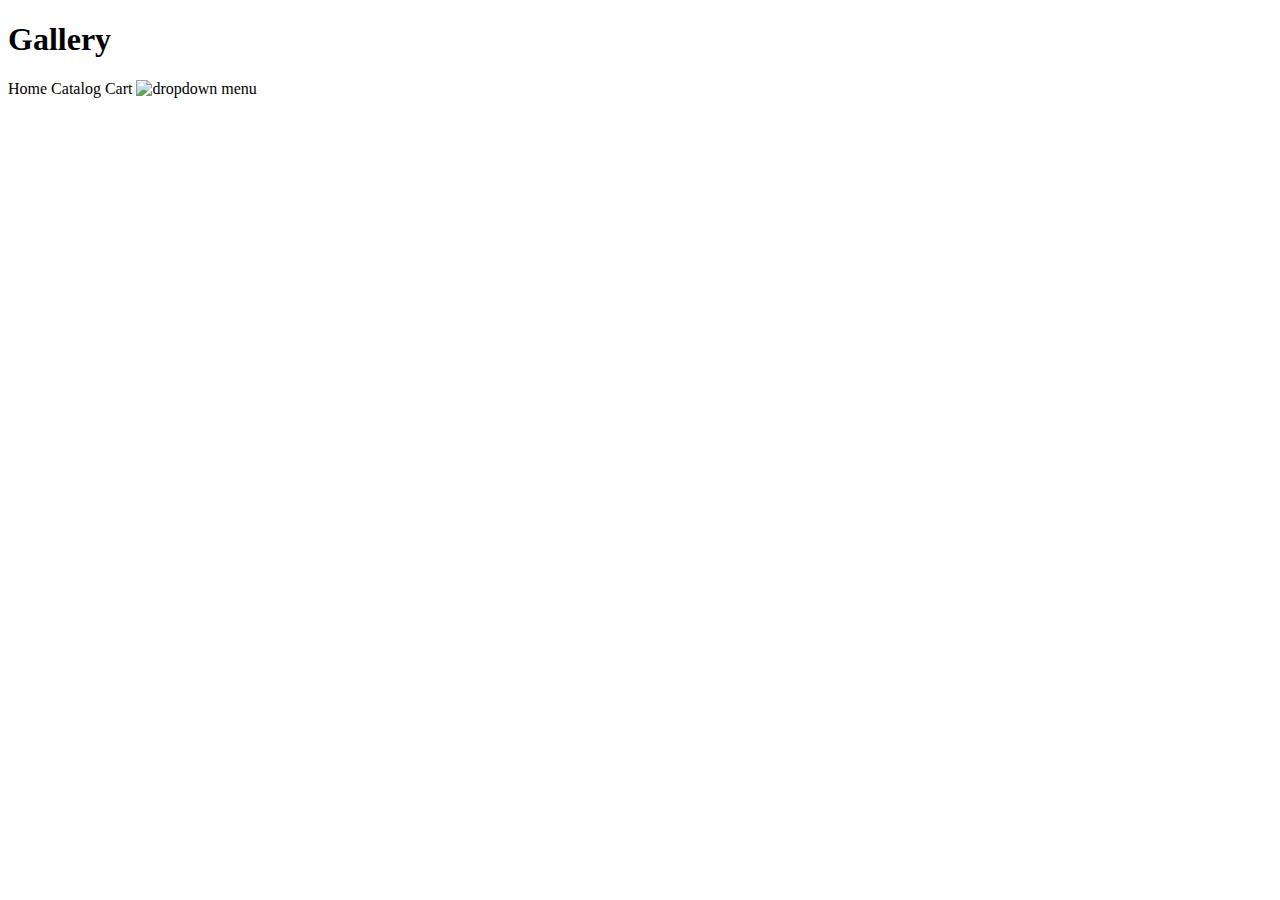
==== commit d33d12dd: "Update main.html" ====
--- a/Weight Tracker/main.html
+++ b/Weight Tracker/main.html
@@ -3,126 +3,39 @@
 <head>
     <meta charset="UTF-8">
     <meta name="viewport" content="width=device-width, initial-scale=1.0">
-    <title>Weight Tracker</title>
-    <link rel="stylesheet" href="weight.css">
-        <link rel="preconnect" href="https://fonts.googleapis.com">
-        <link rel="preconnect" href="https://fonts.gstatic.com" crossorigin>
-        <link href="https://fonts.googleapis.com/css2?family=Teko:wght@300..700&display=swap" rel="stylesheet">
+    <title>Gallery</title>
+    <link rel="stylesheet" href="main.css">
 </head>
 <body>
 
-<!-- FIRST CARD -->
+    <nav>
+        <h1>Gallery</h1>
+        <div class="burger">
+        <a>Home</a>
+        <a>Catalog</a>
+        <a>Cart</a>
+        <img src="Screenshot 2024-05-14 at 17.33.20.png" alt="dropdown menu">
+        </div>    
+    </nav>
 
-    <div class="welcomeCard" id="welcomeCard">
-        <div class="welcomeHeader">
-            <h1>Do you want to Gain Weight or Lose Weight?</h1>
-        </div>
-        <div class="goalChoice">
-            <div class="weightloss">
-                <input type="radio" name="goal" id="lossradio">
-                <label for="lossradio">I want to <span class="underlinered"><strong>LOSE</strong></span> Weight</label>
-            </div>
-            <div class="weightgain">
-                <input type="radio" name="goal" id="gainradio">
-                <label for="gainradio">I want to <span class="underline"><strong>GAIN</strong></span> Weight</label>
-            </div>
-        </div>
-    </div>
+    <grid>
+        <div class="col"></div>
+            <img src="360_F_535473874_OWCa2ohzXXNZgqnlzF9QETsnbrSO9pFS.jpg" alt="">
+            <img src="360_F_571060336_lRFo9ZoUUYDzcKb6dHKMs8unl2TM98rr.jpg" alt="">
+            <img src="360_F_571060419_Owx0HieYkYocICzV4W7IxmXpdmP1xo7F.jpg" alt="">
+        <div class="col"></div>
+        <div class="col"></div>
+            <img src="360_F_571067620_JS5T5TkDtu3gf8Wqm78KoJRF1vobPvo6.jpg" alt="">
+            <img src="1920-x-1080-hd-1qq8r4pnn8cmcew4.jpg" alt="">
+            <img src="ai-generated-colored-water-drops-on-abstract-background-water-drops-on-colorful-background-colored-wallpaper-ultra-hd-colorful-wallpaper-background-with-colored-bubbles-photo.jpg" alt="">
+        <div class="col"></div>
+        <div class="col"></div>
+            <img src="fallendes-herbstblatt-enthuellt-komplizierte-von-ki-erzeugte-blattadern_188544-9869.jpg.avif" alt="">
+            <img src="great-wave-image-ocean-hd-wallpapers-great-wave-image-ocean-hd-wallpapers-ai-generative-307145005.jpg.webp" alt="">
+            <img src="hd-image-ai-generative-free-photo.jpeg" alt="">
+        <div class="col"></div>
+    </grid>
 
-<!-- SECOND CARD -->
-
-    <div class="goalsetcard" id="goalsetcard">
-        <div class="goalHeader">
-            <h1>What is your Current & Goal Weight?</h1>
-        </div>
-        <div class="weightgoals">
-            <div class="start">
-                <input type="number" name="starting" id="startinginput"
-                placeholder="Current Weight">
-            </div>
-            <div class="goal">
-                <input type="number" name="end" id="goalinput" placeholder="Goal Weight">
-            </div>
-        </div>
-        <div class="notice">
-            <p><u><em>Don't worry, you can change your mind later on!</em></u></p>
-        </div>
-        <div>
-            <button id="goalsetbtn">Start your Journey!</button>
-        </div>
-    </div>
-
-<!-- THIRD CARD -->
-
-    <div class="card" id="card">
-        <div class="header">
-            <h1>Daily Weigh in</h1>
-        </div>
-        <div class="weight">
-            <div class="weightbtn">
-                <input type="number" id="weightButton" placeholder="Weight">
-            </div>
-        </div>
-        <div class="calories">
-            <div class="caloriesbtn">
-                <input type="number" id="caloriesButton" placeholder="Calories">
-            </div>
-        </div>
-        <div class="submit">
-            <button id="Submit">Submit for Today</button>
-    </div>
-    </div>
-
-<!-- FOURTH CARD -->
-
-    <div class="statcard" id="statcard">
-        <div class="header">
-            <h1>Progress</h1>
-        <div class="score">
-            <p id="scorenum"></p>
-            <img src="./Fire-Png-299.png" alt="Score" id="score">
-        </div>
-        </div>
-        <div class="startweightdisplay">
-            <h2 id="startweightdisplay"></h2>
-        </div>
-        <div class="goalweightdisplay">
-            <div class="pencil" id="pencil"></div>
-            <div class="edit">
-                <h3>Edit</h3>
-            </div>
-            <h2 id="goalweightdisplay"></h2>
-        </div>
-        <div class="progressbar">
-            <div class="outer">
-                <div class="inner">
-                    <div class="progress" id="progress"></div>
-                </div>
-            </div>
-            <svg xmlns="http://www.w3.org/2000/svg" version="1.1" width="160px" height="160px">
-                    <defs>
-                    <linearGradient id="GradientColor">
-                        <stop offset="0%" stop-color="#0087fe" />
-                        <stop offset="100%" stop-color="#1dc7ff" />
-                    </linearGradient>
-                    </defs>
-                    <circle id= 'circle' cx="80" cy="80" r="70" stroke-linecap="round" />
-            </svg>
-        </div>
-        <div class="currentWeight">
-            <h2 id="currentWeight"></h2>
-        </div>
-        <div class="maintenancecalories">
-            <h2 id="maintenancecalories"></h2>
-            <button id="limitkcalpopupbtn"><span id="popupquestionmark">?</span></button>
-            <h3 id="popupquestionmarktext">More weigh ins needed to calculate caloric limit. <br> The more weigh ins, the more accurate your limit becomes.
-            </h3>
-        </div>
-        <div class="weighinbtn">
-            <button id="weighinbtn">Weigh In</button>
-        </div>
-    </div>
-
+<script src="main.js"></script>
 </body>
-<script src="weight.js"></script>
 </html>
